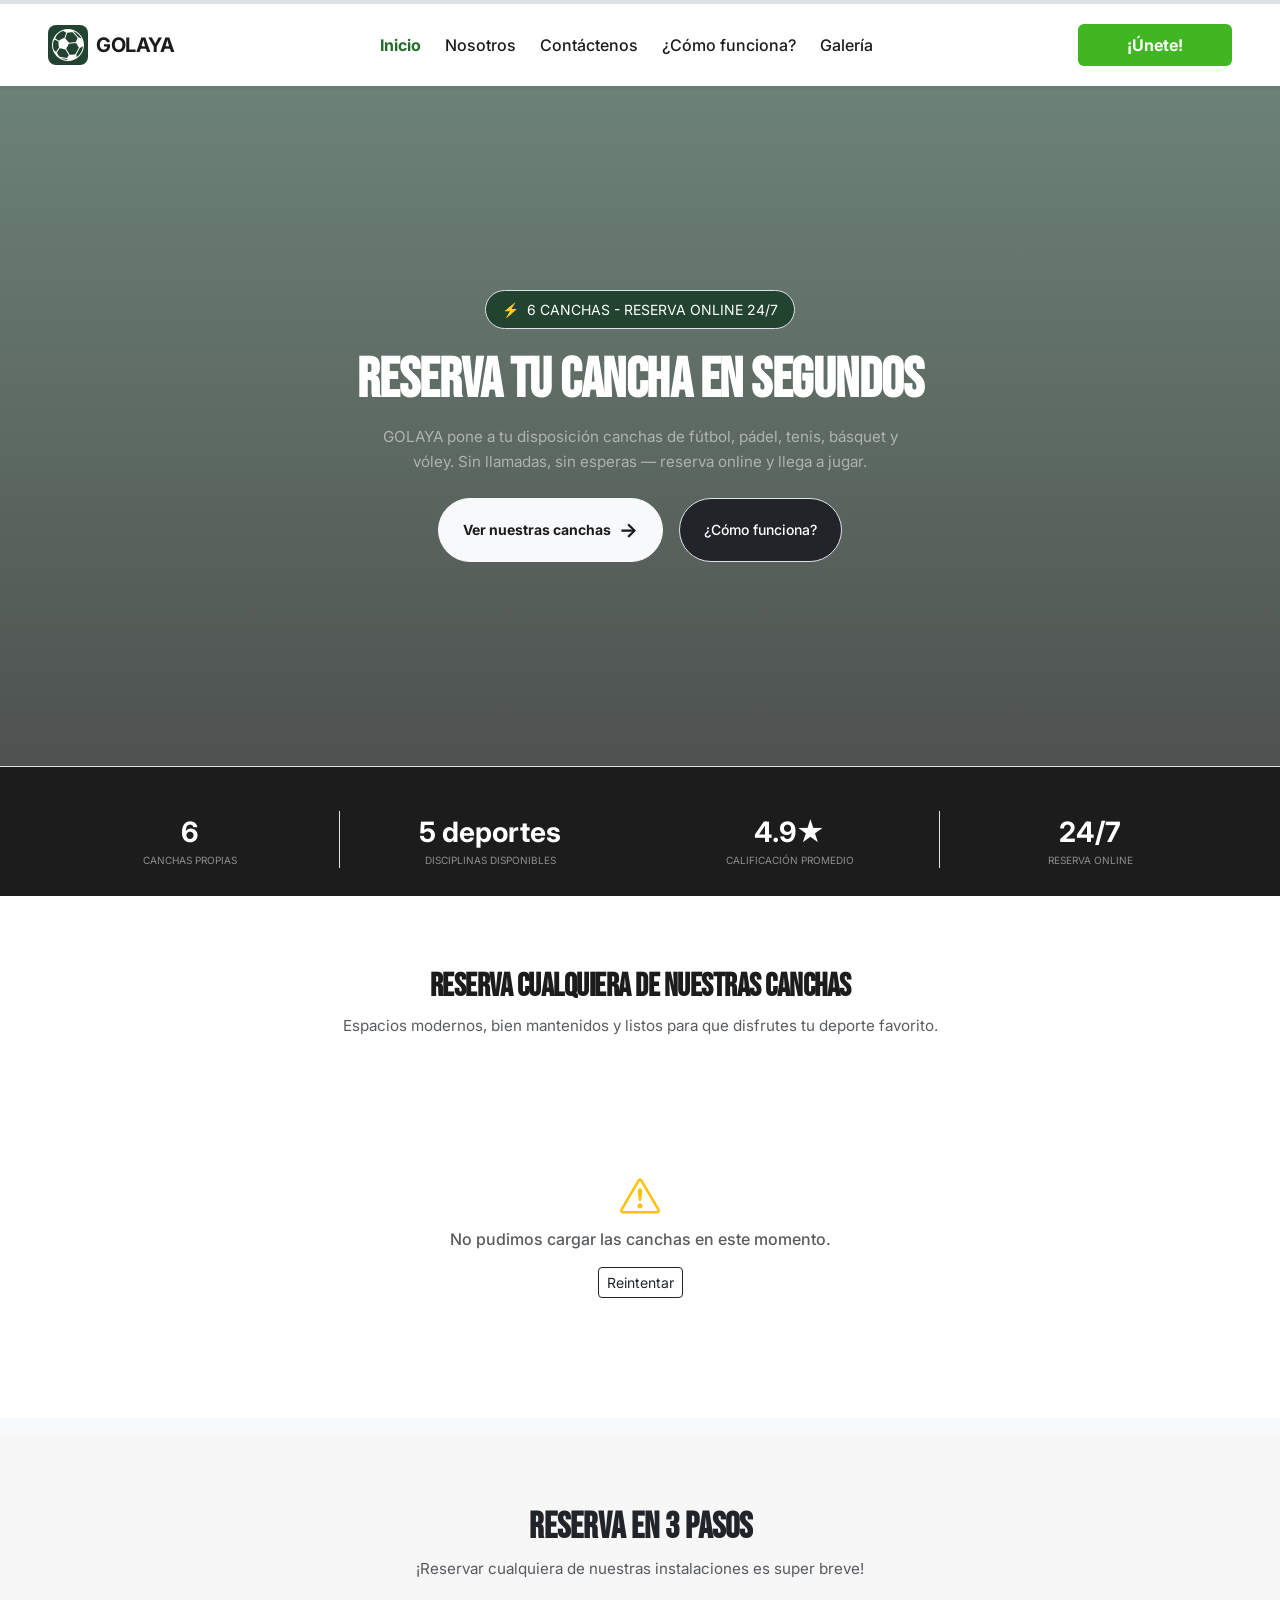
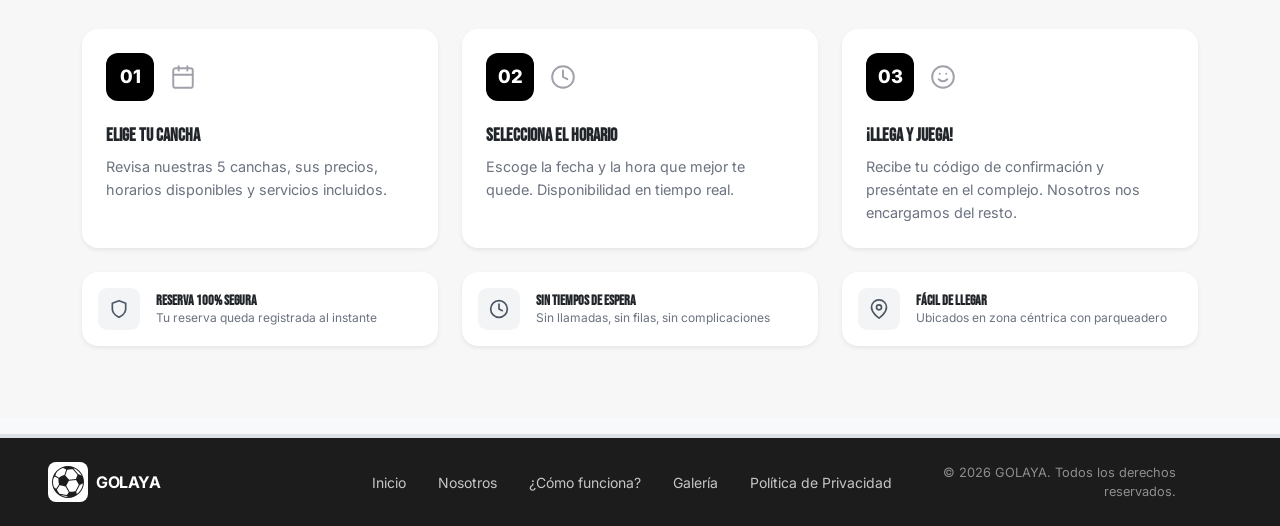
==== index.html @ feaf8e27 "feat(ui): add skeleton loading states and dynamic sport filters Context & Motivation: Improve the ov" ====
<!doctype html>
<html lang="es">
  <head>
    <meta charset="UTF-8" />
    <meta name="viewport" content="width=device-width, initial-scale=1.0" />
    <title>GOLAYA - Reserva de Canchas Deportivas</title>
    <link rel="icon" type="image/x-icon" href="./assets/icons/favicon/favicon.ico" />
    <link rel="icon" type="image/png" sizes="16x16" href="./assets/icons/favicon/favicon-16x16.png" />
    <link rel="icon" type="image/png" sizes="32x32" href="./assets/icons/favicon/favicon-32x32.png" />
    <link rel="apple-touch-icon" sizes="180x180" href="./assets/icons/favicon/apple-touch-icon.png" />
    <link rel="manifest" href="./assets/icons/favicon/site.webmanifest" />

    <!-- Google Fonts (Brand Kit: Inter & Bebas Neue) -->
    <link rel="preconnect" href="https://fonts.googleapis.com" />
    <link rel="preconnect" href="https://fonts.gstatic.com" crossorigin />
    <link
      href="https://fonts.googleapis.com/css2?family=Bebas+Neue&amp;family=Inter:wght@400;500;700;800&amp;display=swap"
      rel="stylesheet" />
    <!-- BOOTSTRAP -->
    <link href="https://cdn.jsdelivr.net/npm/bootstrap@5.3.3/dist/css/bootstrap.min.css" rel="stylesheet" />
    <link rel="stylesheet" href="https://cdn.jsdelivr.net/npm/bootstrap-icons@1.13.1/font/bootstrap-icons.min.css" />
    <!-- FONT AWESOME (iconos deportivos) -->
    <link rel="stylesheet" href="https://cdnjs.cloudflare.com/ajax/libs/font-awesome/6.7.2/css/all.min.css" crossorigin="anonymous" referrerpolicy="no-referrer" />
    <!-- COMPONENTES -->
    <link rel="stylesheet" href="./css/components/navbar-footer.css" />
    <!-- ESTILOS PERSONALIZADOS -->
    <link rel="stylesheet" href="./css/views/index.css" />
  </head>

  <body>
    <app-navbar></app-navbar>

    <!-- Sección principal de la página Index -->
    <main>
      <section class="text-white d-flex flex-column justify-content-between hero-section">
        <div class="container d-flex flex-column align-items-center justify-content-center flex-grow-1 text-center px-4 py-5">
          <div
            class="d-inline-flex align-items-center gap-2 rounded-pill px-3 py-2 mb-4 border border-white-50 bg-brand-dark-green bg-opacity-60 small tracking-wider">
            <span>⚡</span> 6 CANCHAS - RESERVA ONLINE 24/7
          </div>

          <h1 class="display-4 fw-black text-uppercase mb-3 lh-1 tracking-tight text-white max-w-650 brand-heading">
            Reserva tu cancha en segundos
          </h1>

          <p class="text-white-50 mb-4 text-md-custom max-w-520">
            GOLAYA pone a tu disposición canchas de fútbol, pádel, tenis, básquet y vóley. Sin llamadas, sin esperas — reserva
            online y llega a jugar.
          </p>

          <div class="d-flex flex-column gap-3 text-nowrap justify-content-center flex-sm-row">
            <a
              href="#instalaciones"
              class="btn btn-light text-brand-dark fw-bold px-4 py-3 rounded-pill d-flex align-items-center justify-content-center gap-2 transition-base text-sm-custom">
              Ver nuestras canchas
              <span class="fs-5">&rarr;</span>
            </a>
            <a
              href="#proceso"
              class="btn btn-dark border border-white-50 text-white fw-medium px-4 py-3 rounded-pill d-flex align-items-center justify-content-center transition-base bg-opacity-25 text-sm-custom">
              ¿Cómo funciona?
            </a>
          </div>
        </div>

        <div class="w-100 py-4 border-top border-white-10 bg-brand-dark">
          <div class="container-fluid px-4 px-lg-5">
            <div class="row text-center g-3 my-1">
              <div class="col-6 col-md-3 border-end border-white-10">
                <div class="fw-bold fs-3 text-white">6</div>
                <div class="text-white-50 text-uppercase text-xxs-custom tracking-wider">Canchas Propias</div>
              </div>
              <div class="col-6 col-md-3 border-end-md border-white-10">
                <div class="fw-bold fs-3 text-white">5 deportes</div>
                <div class="text-white-50 text-uppercase text-xxs-custom tracking-wider">Disciplinas Disponibles</div>
              </div>
              <div class="col-6 col-md-3 border-end border-white-10">
                <div class="fw-bold fs-3 text-white">4.9★</div>
                <div class="text-white-50 text-uppercase text-xxs-custom tracking-wider">Calificación Promedio</div>
              </div>
              <div class="col-6 col-md-3">
                <div class="fw-bold fs-3 text-white">24/7</div>
                <div class="text-white-50 text-uppercase text-xxs-custom tracking-wider">Reserva Online</div>
              </div>
            </div>
          </div>
        </div>
      </section>

      <!-- Sección donde se muestras las instalaciones -->

      <section id="instalaciones" class="py-5 bg-white">
        <div class="container py-4">
          <header class="text-center mb-5">
            <h2 class="fs-2 fw-extrabold text-brand-dark tracking-tight brand-heading">Reserva cualquiera de nuestras canchas</h2>
            <p class="text-muted mx-auto mt-2 mb-0 text-md-custom">
              Espacios modernos, bien mantenidos y listos para que disfrutes tu deporte favorito.
            </p>
          </header>

          <div id="filtro-deportes" class="filtro-deportes"></div>

          <div id="contenedor-instalaciones" class="row g-3 align-items-stretch">
            <div class="gallery-bento-grid skeleton-grid">
              <div class="skeleton-card"></div>
              <div class="skeleton-card"></div>
              <div class="skeleton-card"></div>
              <div class="skeleton-card"></div>
              <div class="skeleton-card"></div>
              <div class="skeleton-card"></div>
            </div>
          </div>
        </div>
      </section>

      <!-- Contenedor donde JS inyectará los modales dinámicos -->
      <div id="contenedor-modales"></div>
    </main>

    <!-- SECCIÓN PROCESO -->
    <section id="proceso" class="py-4 my-3 bg-process-section">
      <div class="container py-5">
        <!-- Cabecera de Sección -->
        <header class="text-center mb-5">
          <h2 class="fw-bolder text-dark mb-0 brand-heading" style="font-size: 2.25rem">Reserva en 3 pasos</h2>

          <p class="text-muted mx-auto mt-2 mb-0 text-md-custom">
            ¡Reservar cualquiera de nuestras instalaciones es super breve!
          </p>
        </header>

        <!-- Tarjetas Principales (Los 3 pasos) -->
        <div class="row g-4 mb-4">
          <!-- Paso 1 -->
          <div class="col-12 col-md-4">
            <div class="card border-0 shadow-sm p-4 h-100 step-card-custom bg-white">
              <div class="d-flex align-items-center gap-3 mb-4">
                <div class="step-number-box">01</div>
                <!-- Ícono Calendario -->
                <svg
                  class="step-icon-color"
                  width="26"
                  height="26"
                  fill="none"
                  stroke="currentColor"
                  stroke-width="1.8"
                  viewBox="0 0 24 24"
                  stroke-linecap="round"
                  stroke-linejoin="round">
                  <rect x="3" y="4" width="18" height="18" rx="2" ry="2"></rect>
                  <line x1="16" y1="2" x2="16" y2="6"></line>
                  <line x1="8" y1="2" x2="8" y2="6"></line>
                  <line x1="3" y1="10" x2="21" y2="10"></line>
                </svg>
              </div>
              <h3 class="fw-bold mb-2 text-dark title-step-h3 brand-heading">Elige tu cancha</h3>
              <p class="text-custom-gray mb-0 text-step-p">
                Revisa nuestras 5 canchas, sus precios, horarios disponibles y servicios incluidos.
              </p>
            </div>
          </div>

          <!-- Paso 2 -->
          <div class="col-12 col-md-4">
            <div class="card border-0 shadow-sm p-4 h-100 step-card-custom bg-white">
              <div class="d-flex align-items-center gap-3 mb-4">
                <div class="step-number-box">02</div>
                <!-- Ícono Reloj -->
                <svg
                  class="step-icon-color"
                  width="26"
                  height="26"
                  fill="none"
                  stroke="currentColor"
                  stroke-width="1.8"
                  viewBox="0 0 24 24"
                  stroke-linecap="round"
                  stroke-linejoin="round">
                  <circle cx="12" cy="12" r="10"></circle>
                  <polyline points="12 6 12 12 16 14"></polyline>
                </svg>
              </div>
              <h3 class="fw-bold mb-2 text-dark title-step-h3 brand-heading">Selecciona el horario</h3>
              <p class="text-custom-gray mb-0 text-step-p">
                Escoge la fecha y la hora que mejor te quede. Disponibilidad en tiempo real.
              </p>
            </div>
          </div>

          <!-- Paso 3 -->
          <div class="col-12 col-md-4">
            <div class="card border-0 shadow-sm p-4 h-100 step-card-custom bg-white">
              <div class="d-flex align-items-center gap-3 mb-4">
                <div class="step-number-box">03</div>
                <!-- Ícono Cara Feliz -->
                <svg
                  class="step-icon-color"
                  width="26"
                  height="26"
                  fill="none"
                  stroke="currentColor"
                  stroke-width="1.8"
                  viewBox="0 0 24 24"
                  stroke-linecap="round"
                  stroke-linejoin="round">
                  <circle cx="12" cy="12" r="10"></circle>
                  <path d="M8 14s1.5 2 4 2 4-2 4-2"></path>
                  <line x1="9" y1="9" x2="9.01" y2="9"></line>
                  <line x1="15" y1="9" x2="15.01" y2="9"></line>
                </svg>
              </div>
              <h3 class="fw-bold mb-2 text-dark title-step-h3 brand-heading">¡Llega y juega!</h3>
              <p class="text-custom-gray mb-0 text-step-p">
                Recibe tu código de confirmación y preséntate en el complejo. Nosotros nos encargamos del resto.
              </p>
            </div>
          </div>
        </div>

        <!-- Tarjetas Pequeñas Inferiores -->
        <div class="row g-4">
          <!-- Beneficio 1 -->
          <div class="col-12 col-md-4">
            <div class="card border-0 shadow-sm p-3 step-card-custom bg-white d-flex flex-row align-items-center gap-3">
              <div class="feature-icon-box">
                <!-- Ícono Escudo -->
                <svg
                  width="20"
                  height="20"
                  fill="none"
                  stroke="currentColor"
                  stroke-width="2"
                  viewBox="0 0 24 24"
                  stroke-linecap="round"
                  stroke-linejoin="round">
                  <path d="M12 22s8-4 8-10V5l-8-3-8 3v7c0 6 8 10 8 10z"></path>
                </svg>
              </div>
              <div>
                <h4 class="fw-bold text-dark mb-0 feature-title brand-heading">Reserva 100% segura</h4>
                <p class="text-custom-gray mb-0 feature-text">Tu reserva queda registrada al instante</p>
              </div>
            </div>
          </div>

          <!-- Beneficio 2 -->
          <div class="col-12 col-md-4">
            <div class="card border-0 shadow-sm p-3 step-card-custom bg-white d-flex flex-row align-items-center gap-3">
              <div class="feature-icon-box">
                <!-- Ícono Reloj Mini -->
                <svg
                  width="20"
                  height="20"
                  fill="none"
                  stroke="currentColor"
                  stroke-width="2"
                  viewBox="0 0 24 24"
                  stroke-linecap="round"
                  stroke-linejoin="round">
                  <circle cx="12" cy="12" r="10"></circle>
                  <polyline points="12 6 12 12 16 14"></polyline>
                </svg>
              </div>
              <div>
                <h4 class="fw-bold text-dark mb-0 feature-title brand-heading">Sin tiempos de espera</h4>
                <p class="text-custom-gray mb-0 feature-text">Sin llamadas, sin filas, sin complicaciones</p>
              </div>
            </div>
          </div>

          <!-- Beneficio 3 -->
          <div class="col-12 col-md-4">
            <div class="card border-0 shadow-sm p-3 step-card-custom bg-white d-flex flex-row align-items-center gap-3">
              <div class="feature-icon-box">
                <!-- Ícono Mapa/Ubicación -->
                <svg
                  width="20"
                  height="20"
                  fill="none"
                  stroke="currentColor"
                  stroke-width="2"
                  viewBox="0 0 24 24"
                  stroke-linecap="round"
                  stroke-linejoin="round">
                  <path d="M21 10c0 7-9 13-9 13s-9-6-9-13a9 9 0 0 1 18 0z"></path>
                  <circle cx="12" cy="10" r="3"></circle>
                </svg>
              </div>
              <div>
                <h4 class="fw-bold text-dark mb-0 feature-title brand-heading">Fácil de llegar</h4>
                <p class="text-custom-gray mb-0 feature-text">Ubicados en zona céntrica con parqueadero</p>
              </div>
            </div>
          </div>
        </div>
      </div>
    </section>
    <!-- -----------------------footer -------------------------->
    <app-footer></app-footer>
    <!-- -----------------------Fin footer -------------------------->

    <button id="btnScrollTop" class="btn btn-brand" aria-label="Subir al inicio">
      <svg width="20" height="20" fill="currentColor" viewBox="0 0 16 16">
        <path
          fill-rule="evenodd"
          d="M8 12a.5.5 0 0 0 .5-.5V5.707l2.146 2.147a.5.5 0 0 0 .708-.708l-3-3a.5.5 0 0 0-.708 0l-3 3a.5.5 0 1 0 .708.708L7.5 5.707V11.5a.5.5 0 0 0 .5.5z" />
      </svg>
    </button>
    <script src="https://cdn.jsdelivr.net/npm/bootstrap@5.3.3/dist/js/bootstrap.bundle.min.js" defer></script>
    <script type="module" src="js/views/index.js"></script>
    <script src="js/componets/ball-logo.js"></script>
    <script src="js/componets/nav_footer.js"></script>
  </body>
</html>
---- css/components/navbar-footer.css ----
@import '../global.css';

/* Elementos del Navbar */
.logo-box {
  width: 40px;
  height: 40px;
  font-size: 1.125rem;
  background-color: var(--color-terceario);
}

.nav-link-custom {
  color: var(--color-dark);
  font-weight: 500;
}

.nav-link-custom:hover {
  color: var(--color-primario);
}

/* Elementos del Footer */
.footer-logo-box {
  width: 40px;
  height: 40px;
  font-size: 1rem;
  background-color: #ffffff;
  color: var(--color-dark);
}

/* Botones usados en el Navbar */

.btn-outline-custom {
  color: var(--color-dark);
  border: 1px solid var(--color-dark);
  background: transparent;
}

.btn-outline-custom:hover {
  color: #ffffff;
  background-color: var(--color-terceario);
  border-color: var(--color-terceario);
}

/* Clases auxiliares  Web Components */
.transition-base {
  transition: all 0.2s ease-in-out;
}

.border-brand-green {
  border-color: var(--color-primario);
}

.bg-brand-dark {
  background-color: var(--color-dark);
}

.text-brand-dark {
  color: var(--color-dark);
}

.text-brand-mid-green {
  color: var(--color-secundario);
}

.text-tiny {
  font-size: 0.75rem;
}

.text-brand-green-hover:hover {
  color: var(--color-primario) !important;
}

.tracking-tight {
  letter-spacing: -0.5px;
}

/* Color hover suave para enlaces del footer */

.text-brand-green-hover {
  transition: color 0.3s ease;
}

.text-brand-green-hover:hover,
.text-brand-green-hover:focus {
  color: var(--brand-green, #224330) !important; /* Reemplaza por tu variable de color verde */
}

/* Ajustes responsivos para texto pequeño */
.text-tiny {
  font-size: 0.8rem;
}

/* En pantallas móviles pequeñas evita que las palabras se rompan feo */
@media (max-width: 576px) {
  footer .nav-link {
    font-size: 0.9rem;
  }
}

/* Color de enlaces del footer con alto contraste */
.footer-link {
  color: rgba(255, 255, 255, 0.75) !important;
}

.footer-link:hover,
.footer-link:focus {
  color: var(--color-secundario, #28a745) !important; /* Verde dinámico al pasar el cursor */
}

/* Evitar choque con el botón flotante (verde) */
@media (min-width: 992px) {
  footer .container-fluid {
    padding-right: 4rem !important; /* Espacio reservado para el botón flotante */
  }
}
---- css/views/index.css ----
/* Creamos las variables de los colores de la paleta que vamos a utilizar */
@import '../global.css';
.bg-brand-dark-green {
  background-color: var(--color-terceario);
}
.bg-brand-mid-green {
  background-color: var(--color-secundario);
}

.cursor-pointer {
  cursor: pointer;
}
.max-w-650 {
  max-width: 650px;
}
.max-w-520 {
  max-width: 520px;
  margin-left: auto;
  margin-right: auto;
}
.text-md-custom {
  font-size: 0.95rem;
  line-height: 1.6;
}
.text-sm-custom {
  font-size: 0.875rem;
}
.text-xs-custom {
  font-size: 11px;
}
.text-xxs-custom {
  font-size: 10px;
}

/* Estilos Sección Principal */
.hero-section {
  min-height: 90vh;
  background:
    linear-gradient(rgba(34, 67, 48, 0.65), rgba(28, 28, 28, 0.8)),
    url('https://raw.githubusercontent.com/CamiloBermeo/devPortes/develop/assets/img/fondo.webp') center/cover no-repeat;
}

/* Fondo de la sección similar al de la imagen */
.bg-process-section {
  background-color: #f7f7f8;
}

/* Espaciado de letras para el subtítulo (PROCESO) */
.tracking-widest {
  letter-spacing: 2px;
}

/* Efecto hover suave para las tarjetas */
.step-card-custom {
  border-radius: 1rem;
  transition:
    transform 0.2s ease-in-out,
    box-shadow 0.2s ease;
}
.step-card-custom:hover {
  transform: translateY(-5px);
  box-shadow: 0 0.5rem 1.5rem rgba(0, 0, 0, 0.08);
}

/* Cajas negras para los números (01, 02, 03) */
.step-number-box {
  width: 48px;
  height: 48px;
  background-color: #000000;
  color: #ffffff;
  border-radius: 0.75rem;
  display: flex;
  align-items: center;
  justify-content: center;
  font-weight: 800;
  font-size: 1.15rem;
}

/* Color específico para los iconos al lado de los números */
.step-icon-color {
  color: #a1a1aa;
}

/* Cajas grises claras para los iconos de las tarjetas inferiores */
.feature-icon-box {
  width: 42px;
  height: 42px;
  background-color: #f3f4f6;
  border-radius: 0.6rem;
  display: flex;
  align-items: center;
  justify-content: center;
  color: #4b5563;
  flex-shrink: 0; /* Evita que el ícono se aplaste */
}

/* Colores de texto ajustados a la imagen */
.text-custom-gray {
  color: #6b7280;
}
.title-step-h3 {
  font-size: 1.15rem;
}
.text-step-p {
  font-size: 0.9rem;
  line-height: 1.6;
}
.feature-title {
  font-size: 0.9rem;
}
.feature-text {
  font-size: 0.75rem;
}

/* Estos son los estilos para la galeria de imagenes */
.gallery-img-container {
  position: relative;
  overflow: hidden;
  border-radius: 1rem;
  display: block;
  width: 100%;
}

.gallery-img-container img {
  position: absolute;
  top: 0;
  left: 0;
  width: 100%;
  height: 100%;
  object-fit: cover;
  transition:
    transform 0.3s ease-in-out,
    filter 0.3s ease-in-out;
}

.gallery-img-container:hover img {
  transform: scale(1.05);
  filter: brightness(0.9);
}

/* Damos estilos para obtener las proporsiones exactas */
.gallery-img-sub {
  aspect-ratio: 4/3;
}

.gallery-img-main {
  min-height: 350px;
  height: 100%;
}

@media (min-width: 768px) {
  .gallery-img-main {
    min-height: 100%;
  }
}

.img-grayscale img {
  filter: grayscale(100%);
}

.img-grayscale:hover img {
  filter: grayscale(0%);
}

/* ==========================================================================
   FILTRO DE DEPORTES
   ========================================================================== */

.filtro-deportes {
  display: flex;
  flex-wrap: wrap;
  justify-content: center;
  gap: 12px;
  margin-bottom: 2rem;
}

.filtro-deporte-btn {
  height: 44px;
  border-radius: 50rem;
  border: 2px solid var(--color-terceario);
  background: #ffffff;
  color: var(--color-terceario);
  font-size: 0.78rem;
  font-weight: 700;
  cursor: pointer;
  display: inline-flex;
  align-items: center;
  gap: 8px;
  padding: 8px 20px;
  white-space: nowrap;
  line-height: 1;
  transition:
    background 0.25s ease,
    color 0.25s ease,
    transform 0.25s ease,
    box-shadow 0.25s ease;
}

.filtro-deporte-btn i {
  font-size: 1rem;
  line-height: 1;
}

.filtro-deporte-btn:hover {
  transform: translateY(-2px);
  box-shadow: 0 6px 16px rgba(34, 67, 48, 0.2);
}

.filtro-deporte-btn.active {
  background: var(--color-primario);
  color: #ffffff;
  border-color: var(--color-primario);
  box-shadow: 0 4px 12px rgba(64, 182, 34, 0.35);
}

/* ==========================================================================
   GALERÍA FLEXBOX
   ========================================================================== */

.gallery-bento-grid {
  display: flex;
  flex-wrap: wrap;
  gap: 12px;
}

/* --- Cards --- */

.gallery-bento-item {
  position: relative;
  border-radius: 1rem;
  overflow: hidden;
  cursor: pointer;
  background-color: #0b0f19;
  flex: 0 0 calc(33.333% - 8px);
  height: 280px;
  transition:
    transform 0.35s cubic-bezier(0.16, 1, 0.3, 1),
    box-shadow 0.35s cubic-bezier(0.16, 1, 0.3, 1);
}

.gallery-bento-item:first-child {
  flex: 0 0 calc(66.666% - 4px);
}

.gallery-bento-item:last-child {
  flex-grow: 1;
}

.gallery-bento-item img {
  width: 100%;
  height: 100%;
  object-fit: cover;
  display: block;
  transition:
    transform 0.4s cubic-bezier(0.25, 1, 0.5, 1),
    filter 0.4s ease;
}

/* Degradado para legibilidad */
.gallery-bento-item::before {
  content: '';
  position: absolute;
  inset: 0;
  background: linear-gradient(to top, rgba(15, 23, 42, 0.82) 0%, rgba(15, 23, 42, 0.15) 45%, transparent 100%);
  z-index: 1;
  transition: opacity 0.3s ease;
}

/* Overlay de texto */
.gallery-bento-overlay {
  position: absolute;
  inset: 0;
  padding: 18px 20px;
  z-index: 2;
  pointer-events: none;
  display: flex;
  flex-direction: column;
  justify-content: space-between;
}

.gallery-bento-titulo {
  color: #ffffff;
  font-weight: 700;
  font-size: 0.95rem;
  line-height: 1.2;
  margin: 0;
  text-shadow: 0 1px 3px rgba(0, 0, 0, 0.5);
}

.gallery-bento-item:first-child .gallery-bento-titulo {
  font-size: 1.3rem;
}

/* Botón centrado "Más info" */
.gallery-bento-btn {
  position: absolute;
  top: 50%;
  left: 50%;
  transform: translate(-50%, -50%);
  padding: 8px 22px;
  background: rgba(255, 255, 255, 0.85);
  color: var(--color-texto);
  font-size: 0.82rem;
  font-weight: 700;
  border-radius: 50px;
  backdrop-filter: blur(5px);
  -webkit-backdrop-filter: blur(5px);
  box-shadow: 0 3px 12px rgba(0, 0, 0, 0.2);
  opacity: 0;
  pointer-events: none;
  transition:
    opacity 0.25s ease,
    background 0.2s ease;
  white-space: nowrap;
}

.gallery-bento-item:first-child .gallery-bento-btn {
  padding: 10px 26px;
  font-size: 0.9rem;
}

.gallery-bento-item:hover .gallery-bento-btn {
  opacity: 1;
  pointer-events: auto;
}

.gallery-bento-btn:hover {
  background: #ffffff;
}

/* Badges de tipo + precio */
.gallery-bento-badges {
  display: flex;
  gap: 6px;
  justify-content: flex-end;
}

.gallery-bento-badge {
  display: inline-flex;
  align-items: center;
  padding: 3px 10px;
  border-radius: 20px;
  font-size: 0.65rem;
  font-weight: 700;
  letter-spacing: 0.02em;
  backdrop-filter: blur(6px);
  -webkit-backdrop-filter: blur(6px);
}

.gallery-bento-item:first-child .gallery-bento-badge {
  font-size: 0.75rem;
  padding: 4px 12px;
}

.gallery-bento-badge-tipo {
  background: rgba(255, 255, 255, 0.88);
  color: var(--color-terceario);
}

.gallery-bento-badge-precio {
  background: rgba(34, 67, 48, 0.85);
  color: #ffffff;
}

/* Hover */
.gallery-bento-item:hover {
  transform: translateY(-4px);
  box-shadow: 0 14px 28px -4px rgba(0, 0, 0, 0.3);
}

.gallery-bento-item:hover img {
  transform: scale(1.06);
  filter: brightness(0.88);
}

.gallery-bento-item:hover::before {
  opacity: 0.95;
}

.gallery-bento-item:active {
  transform: scale(0.98);
}

/* Una sola cancha */
.gallery-bento-grid.gallery-bento-single {
  display: block;
}

.gallery-bento-grid.gallery-bento-single .gallery-bento-item {
  flex: none;
  width: 100%;
  height: 400px;
}

/* ==========================================================================
   RESPONSIVE — TABLET
   ========================================================================== */

@media (max-width: 1199.98px) {
  .filtro-deporte-btn {
    height: 40px;
    font-size: 0.7rem;
    padding: 6px 16px;
  }

  .filtro-deporte-btn i {
    font-size: 0.9rem;
  }

  .gallery-bento-item {
    flex: 0 0 calc(50% - 6px);
    height: 250px;
  }

  .gallery-bento-item:first-child {
    flex: 0 0 100%;
  }
}

/* ==========================================================================
   RESPONSIVE — MÓVIL
   ========================================================================== */

@media (max-width: 767.98px) {
  .filtro-deportes {
    flex-wrap: wrap;
    overflow-x: hidden;
    justify-content: center;
    padding-bottom: 8px;
    gap: 10px;
  }

  .filtro-deporte-btn {
    height: 38px;
    font-size: 0.65rem;
    padding: 6px 14px;
    flex-shrink: 0;
  }

  .filtro-deporte-btn i {
    font-size: 0.85rem;
  }

  .gallery-bento-grid {
    gap: 10px;
  }

  .gallery-bento-item {
    flex: 0 0 calc(50% - 5px);
    height: 220px;
  }

  .gallery-bento-item:first-child {
    flex: 0 0 100%;
  }

  .gallery-bento-titulo {
    font-size: 0.8rem;
  }

  .gallery-bento-item:first-child .gallery-bento-titulo {
    font-size: 1rem;
  }

  .gallery-bento-overlay {
    padding: 12px 14px;
  }

  .gallery-bento-badge {
    font-size: 0.55rem;
    padding: 2px 7px;
  }

  .gallery-bento-item:first-child .gallery-bento-badge {
    font-size: 0.65rem;
    padding: 3px 10px;
  }

  .gallery-bento-btn {
    font-size: 0.72rem;
    padding: 6px 16px;
  }

  .gallery-bento-item:first-child .gallery-bento-btn {
    font-size: 0.82rem;
    padding: 8px 22px;
  }

  /* Modal mobile: centrado + scrollable */
  .modal.show {
    display: flex;
    align-items: center;
    justify-content: center;
    padding: 0.5rem;
  }

  .modal-dialog {
    margin: 0;
    max-width: calc(100% - 1rem);
    max-height: calc(100dvh - 1rem);
  }

  .modal-content {
    max-height: calc(100dvh - 1rem);
    overflow-y: auto;
  }

  .modal-img-wrapper {
    height: 160px;
  }

  .modal .border-top {
    flex-wrap: wrap;
  }

  .modal .border-top > div,
  .modal .border-top > a {
    flex: 1 1 100%;
  }

  .modal .border-top > a {
    white-space: normal !important;
    text-align: center;
    font-size: 0.82rem;
    text-wrap: balance;
  }
}

@media (max-width: 575.98px) {
  .filtro-deporte-btn {
    height: 36px;
    font-size: 0.6rem;
    padding: 5px 12px;
  }

  .filtro-deporte-btn i {
    font-size: 0.8rem;
  }

  .gallery-bento-grid {
    gap: 10px;
  }

  .gallery-bento-item {
    flex: 0 0 100%;
    height: 280px;
  }

  .gallery-bento-grid.gallery-bento-single .gallery-bento-item {
    height: 300px;
  }
}

/* ==========================================================================
   MODAL IMAGEN
   ========================================================================== */

.modal-img-wrapper {
  height: 220px;
}

@media (min-width: 768px) {
  .modal-img-wrapper {
    height: 400px;
    min-height: unset;
    max-height: 400px;
    overflow: hidden;
  }

  .modal-lg {
    max-width: 720px;
  }
}

/* Badges dentro del modal */
.modal-content .badge.bg-brand-dark {
  background-color: var(--color-terceario) !important;
  color: #ffffff;
}

.modal-content .badge.bg-secondary {
  background-color: #64748b !important;
  color: #ffffff;
}

/* ==========================================================================
   SKELETON LOADING
   ========================================================================== */

.skeleton-grid {
  display: flex;
  flex-wrap: wrap;
  gap: 12px;
}

.skeleton-card {
  flex: 0 0 calc(33.333% - 8px);
  height: 280px;
  border-radius: 1rem;
  background-color: #1e293b;
  position: relative;
  overflow: hidden;
}

.skeleton-card:first-child {
  flex: 0 0 calc(66.666% - 4px);
}

.skeleton-card:last-child {
  flex-grow: 1;
}

.skeleton-card::after {
  content: '';
  position: absolute;
  inset: 0;
  background: linear-gradient(
    90deg,
    transparent 0%,
    rgba(255, 255, 255, 0.06) 40%,
    rgba(255, 255, 255, 0.1) 50%,
    rgba(255, 255, 255, 0.06) 60%,
    transparent 100%
  );
  animation: shimmer 1.8s ease-in-out infinite;
}

@keyframes shimmer {
  0%   { transform: translateX(-100%); }
  100% { transform: translateX(100%); }
}

/* Skeleton responsive */
@media (max-width: 1199.98px) {
  .skeleton-card {
    flex: 0 0 calc(50% - 6px);
    height: 250px;
  }

  .skeleton-card:first-child {
    flex: 0 0 100%;
  }
}

@media (max-width: 767.98px) {
  .skeleton-grid {
    gap: 10px;
  }

  .skeleton-card {
    flex: 0 0 calc(50% - 5px);
    height: 220px;
  }

  .skeleton-card:first-child {
    flex: 0 0 100%;
  }
}

@media (max-width: 575.98px) {
  .skeleton-card {
    flex: 0 0 100%;
    height: 280px;
  }
}
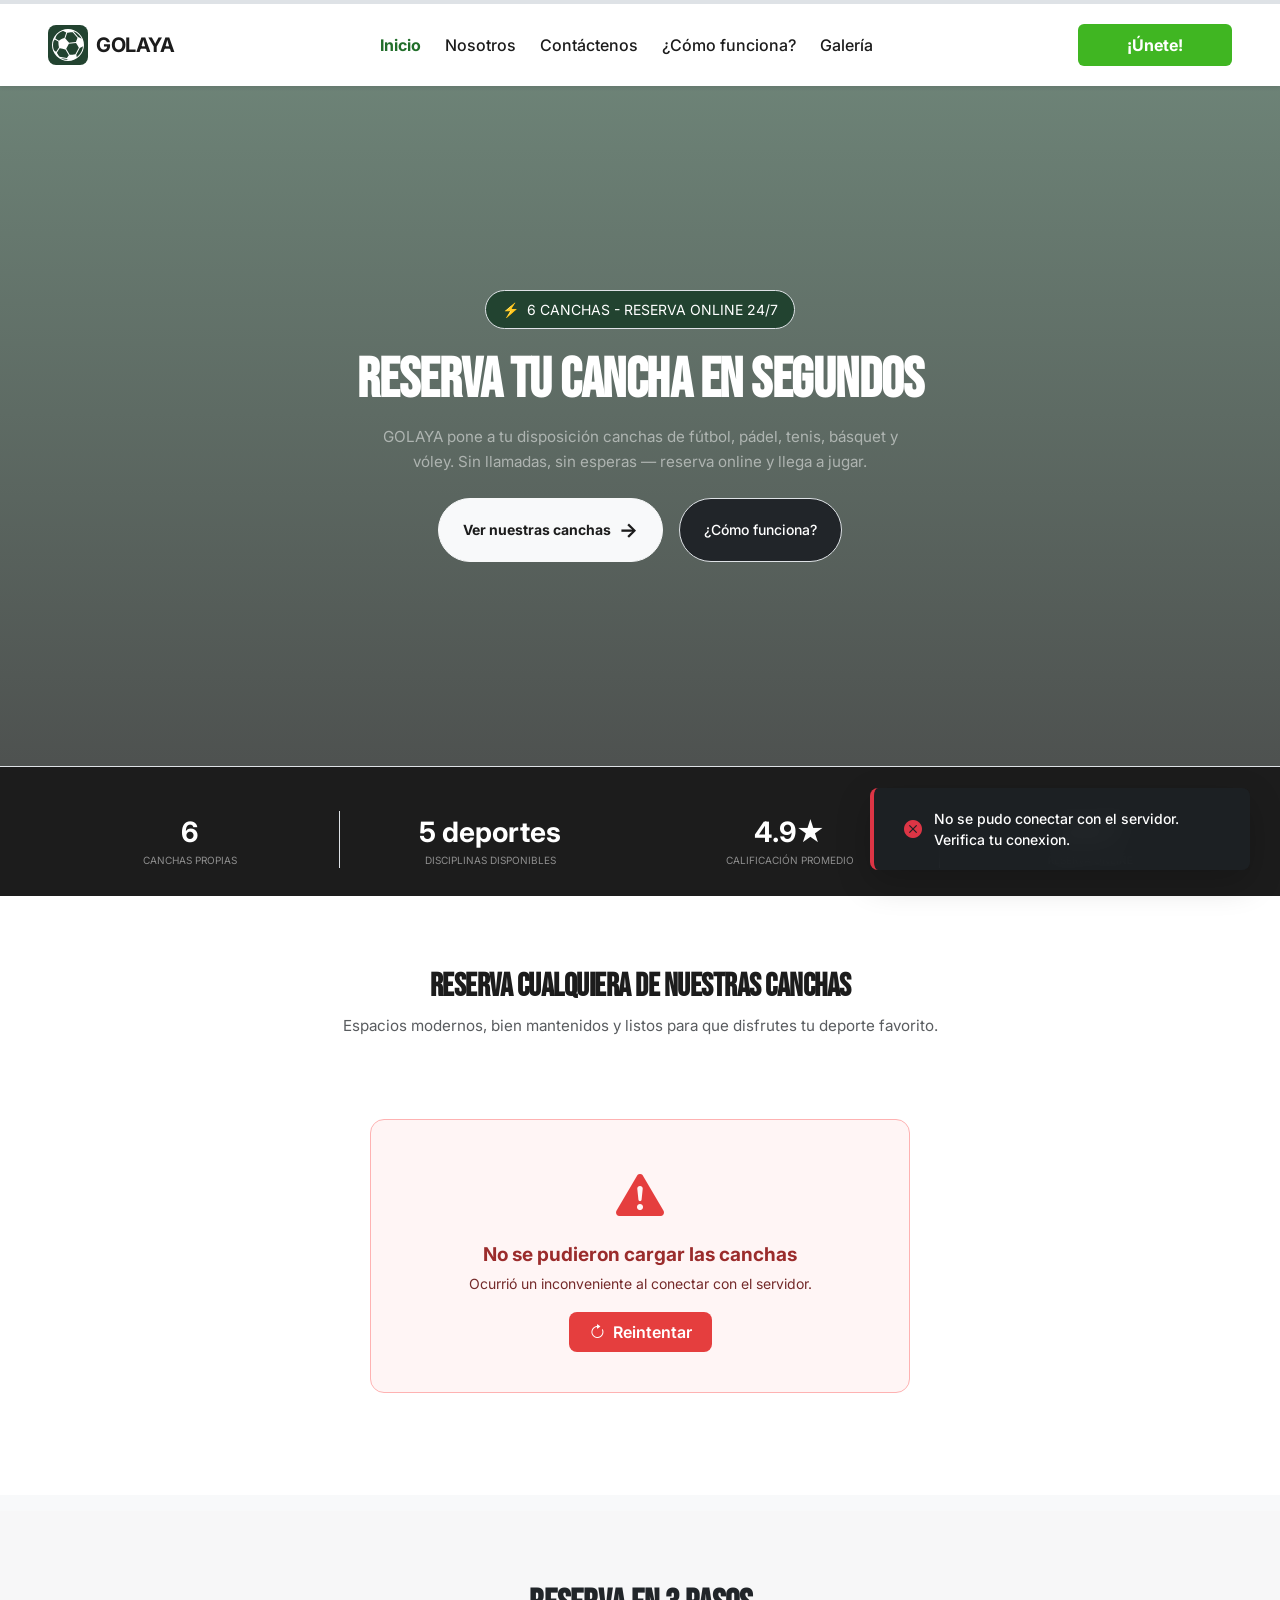
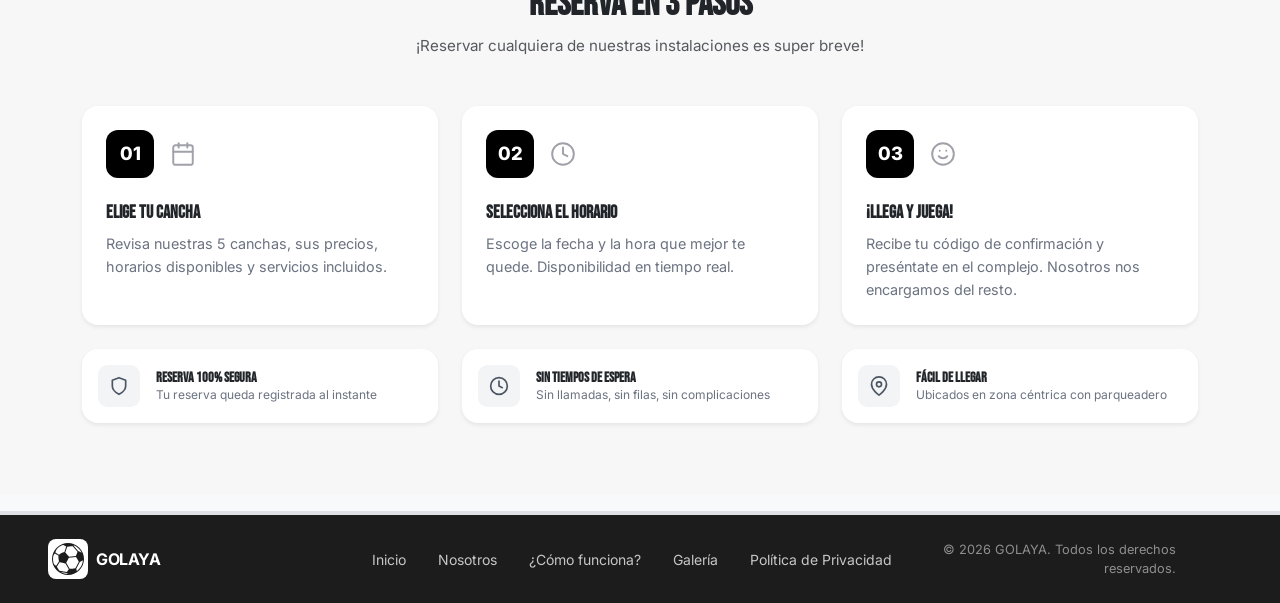
==== commit 1d8d65ff: "feat: gestión de expiración de token, manejo de errores de red y mejoras UI (#3) Implementa verifica" ====
--- a/index.html
+++ b/index.html
@@ -22,6 +22,7 @@
     <!-- FONT AWESOME (iconos deportivos) -->
     <link rel="stylesheet" href="https://cdnjs.cloudflare.com/ajax/libs/font-awesome/6.7.2/css/all.min.css" crossorigin="anonymous" referrerpolicy="no-referrer" />
     <!-- COMPONENTES -->
+    <link rel="stylesheet" href="./css/components/toast.css" />
     <link rel="stylesheet" href="./css/components/navbar-footer.css" />
     <!-- ESTILOS PERSONALIZADOS -->
     <link rel="stylesheet" href="./css/views/index.css" />
@@ -109,6 +110,23 @@
               <div class="skeleton-card"></div>
               <div class="skeleton-card"></div>
             </div>
+          </div>
+
+          <!-- ESTADO: ERROR -->
+          <div id="indexError" class="galeria-error-state d-none">
+            <div class="error-icon"><i class="bi bi-exclamation-triangle-fill"></i></div>
+            <h4>No se pudieron cargar las canchas</h4>
+            <p id="indexErrorMensaje">Ocurrió un inconveniente al conectar con el servidor.</p>
+            <button id="btnReintentarIndex" class="btn-reintentar">
+              <i class="bi bi-arrow-clockwise"></i> Reintentar
+            </button>
+          </div>
+
+          <!-- ESTADO: VACÍO -->
+          <div id="indexEmpty" class="galeria-empty-state d-none">
+            <div class="empty-icon"><i class="bi bi-calendar-x"></i></div>
+            <h3>No hay canchas disponibles</h3>
+            <p>Pronto tendremos espacios deportivos para ti.</p>
           </div>
         </div>
       </section>
--- a/css/components/toast.css
+++ b/css/components/toast.css
@@ -0,0 +1,224 @@
+/* =====================================================
+   TOAST NOTIFICATIONS (compartido entre vistas)
+   ===================================================== */
+
+.dp-toast-container {
+  position: fixed;
+  bottom: clamp(20px, 2.5vw, 30px);
+  right: clamp(20px, 2.5vw, 30px);
+  z-index: 10000;
+  display: flex;
+  flex-direction: column;
+  gap: clamp(8px, 1.2vw, 12px);
+  pointer-events: none;
+}
+
+.dp-toast {
+  pointer-events: auto;
+  display: flex;
+  align-items: center;
+  gap: clamp(8px, 1.2vw, 12px);
+  padding: clamp(12px, 1.8vw, 20px) clamp(20px, 2.5vw, 30px);
+  background-color: rgba(29, 33, 36, 0.95);
+  backdrop-filter: blur(10px);
+  color: #ffffff;
+  border-radius: 8px;
+  box-shadow: 0 12px 35px rgba(0, 0, 0, 0.2);
+  font-size: clamp(13px, 1.4vw, 14px);
+  font-weight: 500;
+  animation: dpToastSlideIn 200ms ease;
+  max-width: min(90vw, 380px);
+}
+
+.dp-toast--exito {
+  border-left: 4px solid #39b54a;
+}
+
+.dp-toast--error {
+  border-left: 4px solid #dc3545;
+}
+
+.dp-toast--info {
+  border-left: 4px solid #0dcaf0;
+}
+
+.dp-toast--advertencia {
+  border-left: 4px solid #bfa100;
+}
+
+.dp-toast i {
+  font-size: 18px;
+  flex-shrink: 0;
+}
+
+.dp-toast--exito i { color: #39b54a; }
+.dp-toast--error i { color: #dc3545; }
+.dp-toast--info i { color: #0dcaf0; }
+.dp-toast--advertencia i { color: #bfa100; }
+
+@keyframes dpToastSlideIn {
+  from { opacity: 0; transform: translateX(100%); }
+  to   { opacity: 1; transform: translateX(0); }
+}
+
+@keyframes dpToastSlideOut {
+  from { opacity: 1; transform: translateX(0); }
+  to   { opacity: 0; transform: translateX(100%); }
+}
+
+.dp-toast--hiding {
+  animation: dpToastSlideOut 150ms ease forwards;
+}
+
+/* =====================================================
+   CONFIRM MODAL
+   ===================================================== */
+
+.confirm-overlay {
+  position: fixed;
+  inset: 0;
+  background: rgba(0, 0, 0, 0.5);
+  backdrop-filter: blur(4px);
+  z-index: 10001;
+  display: flex;
+  align-items: center;
+  justify-content: center;
+  padding: 16px;
+  animation: confirmFadeIn 200ms ease;
+}
+
+.confirm-modal {
+  background: #ffffff;
+  border-radius: 16px;
+  padding: 32px;
+  max-width: 400px;
+  width: 100%;
+  text-align: center;
+  position: relative;
+  box-shadow: 0 20px 60px rgba(0, 0, 0, 0.25);
+  animation: confirmScaleIn 250ms cubic-bezier(0.34, 1.56, 0.64, 1);
+}
+
+.confirm-close {
+  position: absolute;
+  top: 12px;
+  right: 12px;
+  background: none;
+  border: none;
+  font-size: 16px;
+  color: #6c757d;
+  cursor: pointer;
+  padding: 4px 8px;
+  border-radius: 6px;
+  transition: background 150ms ease, color 150ms ease;
+}
+
+.confirm-close:hover {
+  background: #f4f6f8;
+  color: #1d2124;
+}
+
+.confirm-icon {
+  font-size: 48px;
+  color: #dc3545;
+  margin-bottom: 16px;
+}
+
+.confirm-titulo {
+  font-size: 20px;
+  font-weight: 700;
+  color: #1d2124;
+  margin-bottom: 8px;
+}
+
+.confirm-mensaje {
+  font-size: 14px;
+  color: #6c757d;
+  margin-bottom: 24px;
+  line-height: 1.5;
+}
+
+.confirm-botones {
+  display: flex;
+  gap: 12px;
+  justify-content: center;
+}
+
+.confirm-btn {
+  padding: 10px 24px;
+  border-radius: 8px;
+  font-size: 14px;
+  font-weight: 600;
+  cursor: pointer;
+  border: none;
+  transition: background 150ms ease, transform 100ms ease;
+}
+
+.confirm-btn:active {
+  transform: scale(0.97);
+}
+
+.confirm-btn-cancelar {
+  background: #f4f6f8;
+  color: #6c757d;
+}
+
+.confirm-btn-cancelar:hover {
+  background: #e9ecef;
+}
+
+.confirm-btn-aceptar {
+  background: #dc3545;
+  color: #ffffff;
+}
+
+.confirm-btn-aceptar:hover {
+  background: #bb2d3b;
+}
+
+@keyframes confirmFadeIn {
+  from { opacity: 0; }
+  to   { opacity: 1; }
+}
+
+@keyframes confirmScaleIn {
+  from { opacity: 0; transform: scale(0.9); }
+  to   { opacity: 1; transform: scale(1); }
+}
+
+.confirm-ocultando {
+  animation: confirmFadeOut 150ms ease forwards;
+}
+
+@keyframes confirmFadeOut {
+  from { opacity: 1; }
+  to   { opacity: 0; }
+}
+
+/* =====================================================
+   RESPONSIVE
+   ===================================================== */
+
+@media (max-width: 576px) {
+  .dp-toast-container {
+    left: clamp(8px, 1.2vw, 12px);
+    right: clamp(8px, 1.2vw, 12px);
+    bottom: clamp(8px, 1.2vw, 12px);
+  }
+
+  .dp-toast {
+    max-width: none;
+  }
+
+  .confirm-modal {
+    padding: 24px;
+  }
+
+  .confirm-botones {
+    flex-direction: column;
+  }
+
+  .confirm-btn {
+    width: 100%;
+  }
+}
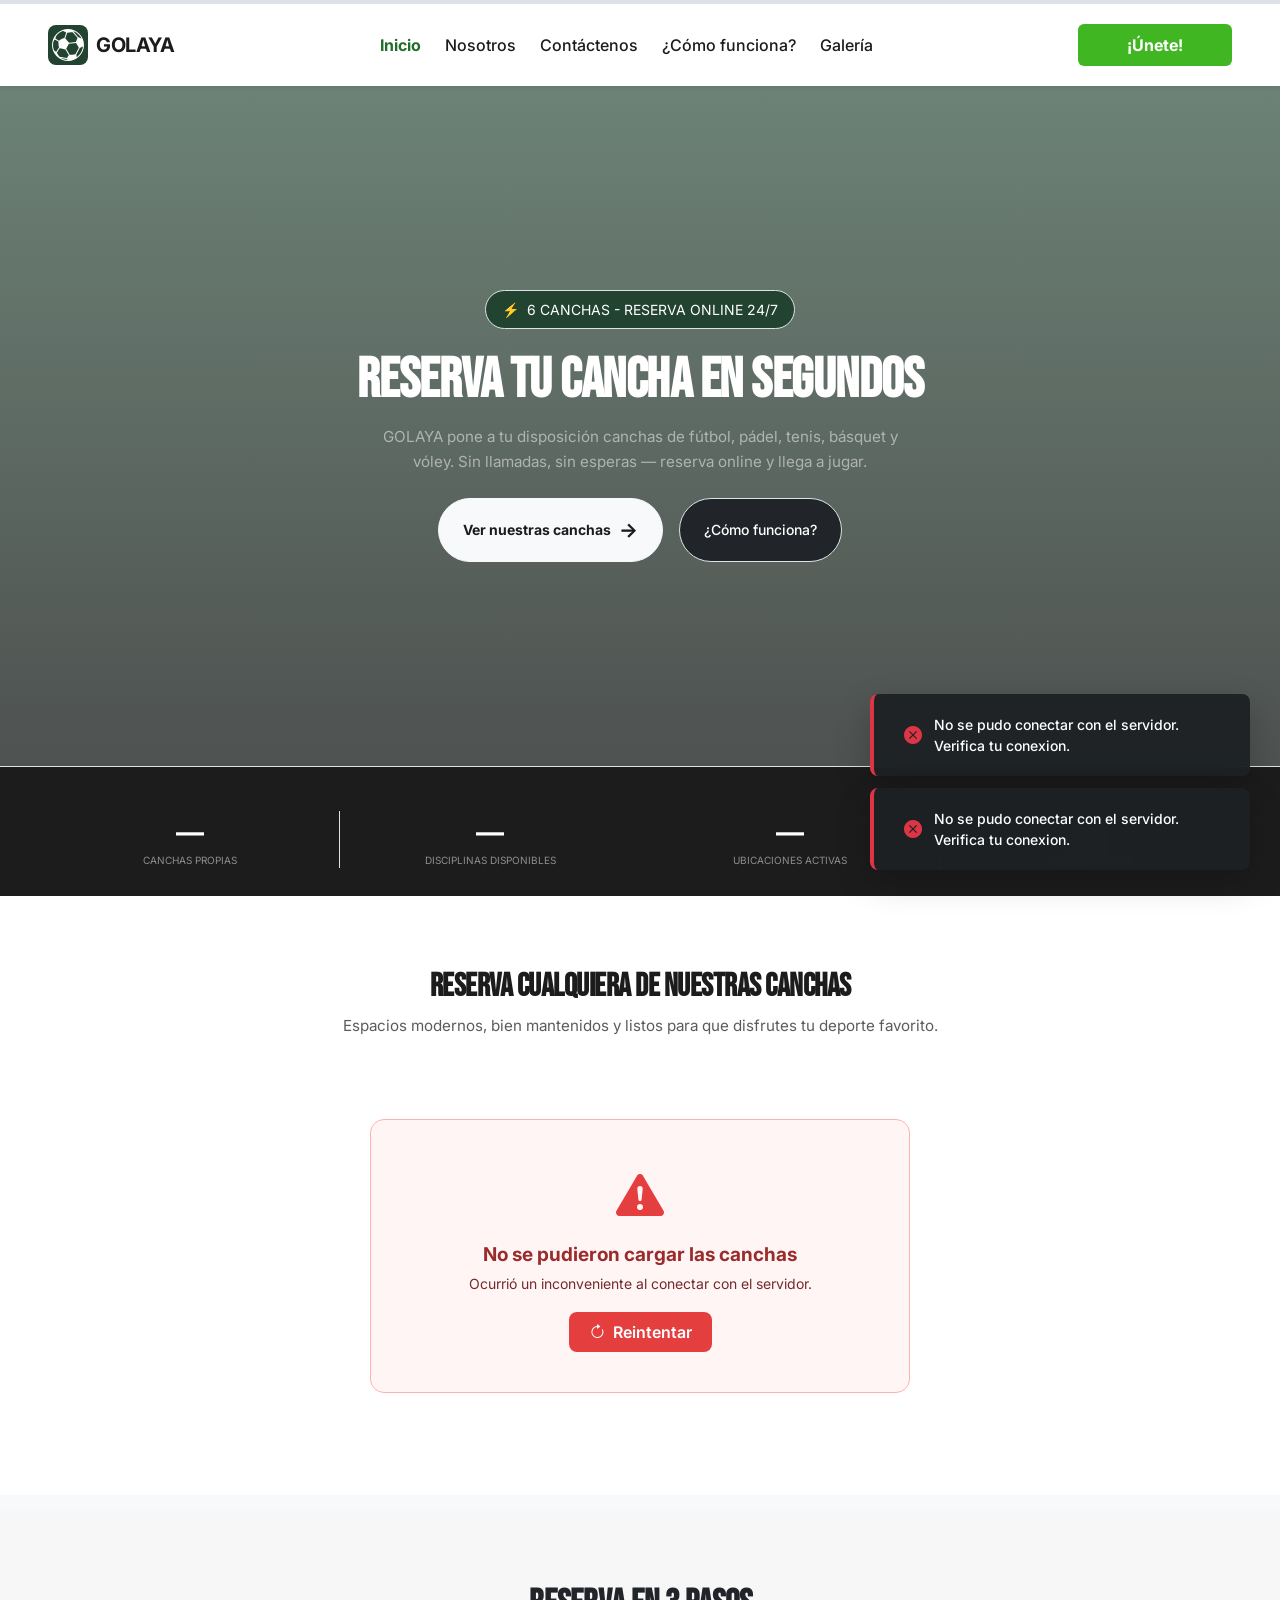
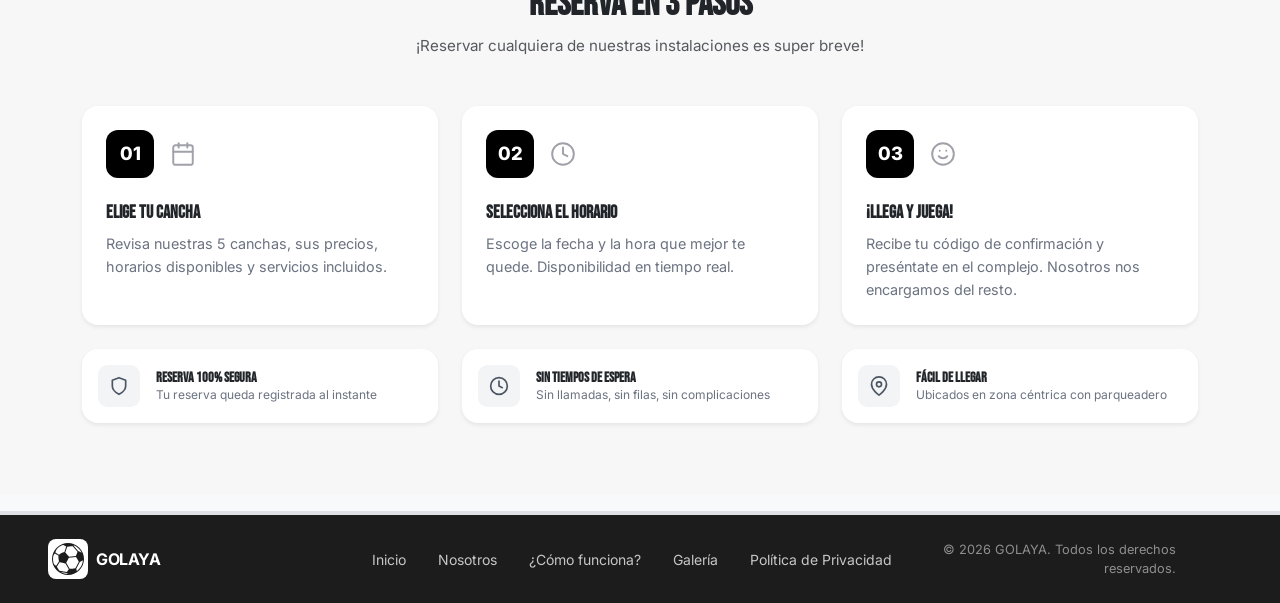
==== commit 9d295fcf: "Endpoint estadisticas" ====
--- a/index.html
+++ b/index.html
@@ -3,6 +3,25 @@
   <head>
     <meta charset="UTF-8" />
     <meta name="viewport" content="width=device-width, initial-scale=1.0" />
+    <meta name="description" content="Reserva canchas deportivas en línea 24/7. 6 canchas disponibles con los mejores precios." />
+    <meta name="author" content="GOLAYA" />
+    <meta name="theme-color" content="#40b622" />
+    <meta property="og:type" content="website" />
+    <meta property="og:title" content="GOLAYA - Reserva de Canchas Deportivas" />
+    <meta property="og:description" content="Reserva canchas deportivas en línea 24/7. 6 canchas disponibles con los mejores precios." />
+    <meta property="og:image" content="https://devportes-development.vercel.app/ogimage.webp" />
+    <meta property="og:url" content="https://devportes-development.vercel.app/" />
+    <meta property="og:site_name" content="GOLAYA" />
+    <meta property="og:locale" content="es_CO" />
+    <link rel="canonical" href="https://devportes-development.vercel.app/" />
+    <meta name="twitter:card" content="summary_large_image" />
+    <meta name="twitter:title" content="GOLAYA - Reserva de Canchas Deportivas" />
+    <meta name="twitter:description" content="Reserva canchas deportivas en línea 24/7. 6 canchas disponibles con los mejores precios." />
+    <meta name="twitter:image" content="https://devportes-development.vercel.app/ogimage.webp" />
+    <meta property="og:image:width" content="1200" />
+    <meta property="og:image:height" content="630" />
+    <meta property="og:image:alt" content="GOLAYA - Reserva tu cancha deportiva en segundos. 6 canchas, 5 deportes, disponible 24/7" />
+    <link rel="icon" type="image/svg+xml" href="./assets/icons/favicon/soccer-ball-variant.svg" />
     <title>GOLAYA - Reserva de Canchas Deportivas</title>
     <link rel="icon" type="image/x-icon" href="./assets/icons/favicon/favicon.ico" />
     <link rel="icon" type="image/png" sizes="16x16" href="./assets/icons/favicon/favicon-16x16.png" />
@@ -13,6 +32,8 @@
     <!-- Google Fonts (Brand Kit: Inter & Bebas Neue) -->
     <link rel="preconnect" href="https://fonts.googleapis.com" />
     <link rel="preconnect" href="https://fonts.gstatic.com" crossorigin />
+    <link rel="preconnect" href="https://cdn.jsdelivr.net" />
+    <link rel="preconnect" href="https://cdnjs.cloudflare.com" crossorigin />
     <link
       href="https://fonts.googleapis.com/css2?family=Bebas+Neue&amp;family=Inter:wght@400;500;700;800&amp;display=swap"
       rel="stylesheet" />
@@ -68,19 +89,19 @@
           <div class="container-fluid px-4 px-lg-5">
             <div class="row text-center g-3 my-1">
               <div class="col-6 col-md-3 border-end border-white-10">
-                <div class="fw-bold fs-3 text-white">6</div>
+                <div class="fw-bold fs-3 text-white hero-stat-loading" id="heroCantidadCanchas">--</div>
                 <div class="text-white-50 text-uppercase text-xxs-custom tracking-wider">Canchas Propias</div>
               </div>
               <div class="col-6 col-md-3 border-end-md border-white-10">
-                <div class="fw-bold fs-3 text-white">5 deportes</div>
+                <div class="fw-bold fs-3 text-white hero-stat-loading" id="heroCantidadDeportes">--</div>
                 <div class="text-white-50 text-uppercase text-xxs-custom tracking-wider">Disciplinas Disponibles</div>
               </div>
               <div class="col-6 col-md-3 border-end border-white-10">
-                <div class="fw-bold fs-3 text-white">4.9★</div>
-                <div class="text-white-50 text-uppercase text-xxs-custom tracking-wider">Calificación Promedio</div>
+                <div class="fw-bold fs-3 text-white hero-stat-loading" id="heroCantidadUbicaciones">--</div>
+                <div class="text-white-50 text-uppercase text-xxs-custom tracking-wider">Ubicaciones Activas</div>
               </div>
               <div class="col-6 col-md-3">
-                <div class="fw-bold fs-3 text-white">24/7</div>
+                <div class="fw-bold fs-3 text-white hero-stat-loading" id="heroReservaOnline">--</div>
                 <div class="text-white-50 text-uppercase text-xxs-custom tracking-wider">Reserva Online</div>
               </div>
             </div>
--- a/css/views/index.css
+++ b/css/views/index.css
@@ -30,6 +30,20 @@
 }
 .text-xxs-custom {
   font-size: 10px;
+}
+
+.hero-stat-loading {
+  min-width: 4.5rem;
+  min-height: 2.5rem;
+  color: transparent !important;
+  border-radius: 0.35rem;
+  background: linear-gradient(90deg, rgba(255,255,255,.15) 25%, rgba(255,255,255,.35) 50%, rgba(255,255,255,.15) 75%);
+  background-size: 200% 100%;
+  animation: heroStatShimmer 1.2s ease-in-out infinite;
+}
+
+@keyframes heroStatShimmer {
+  to { background-position: -200% 0; }
 }
 
 /* Estilos Sección Principal */
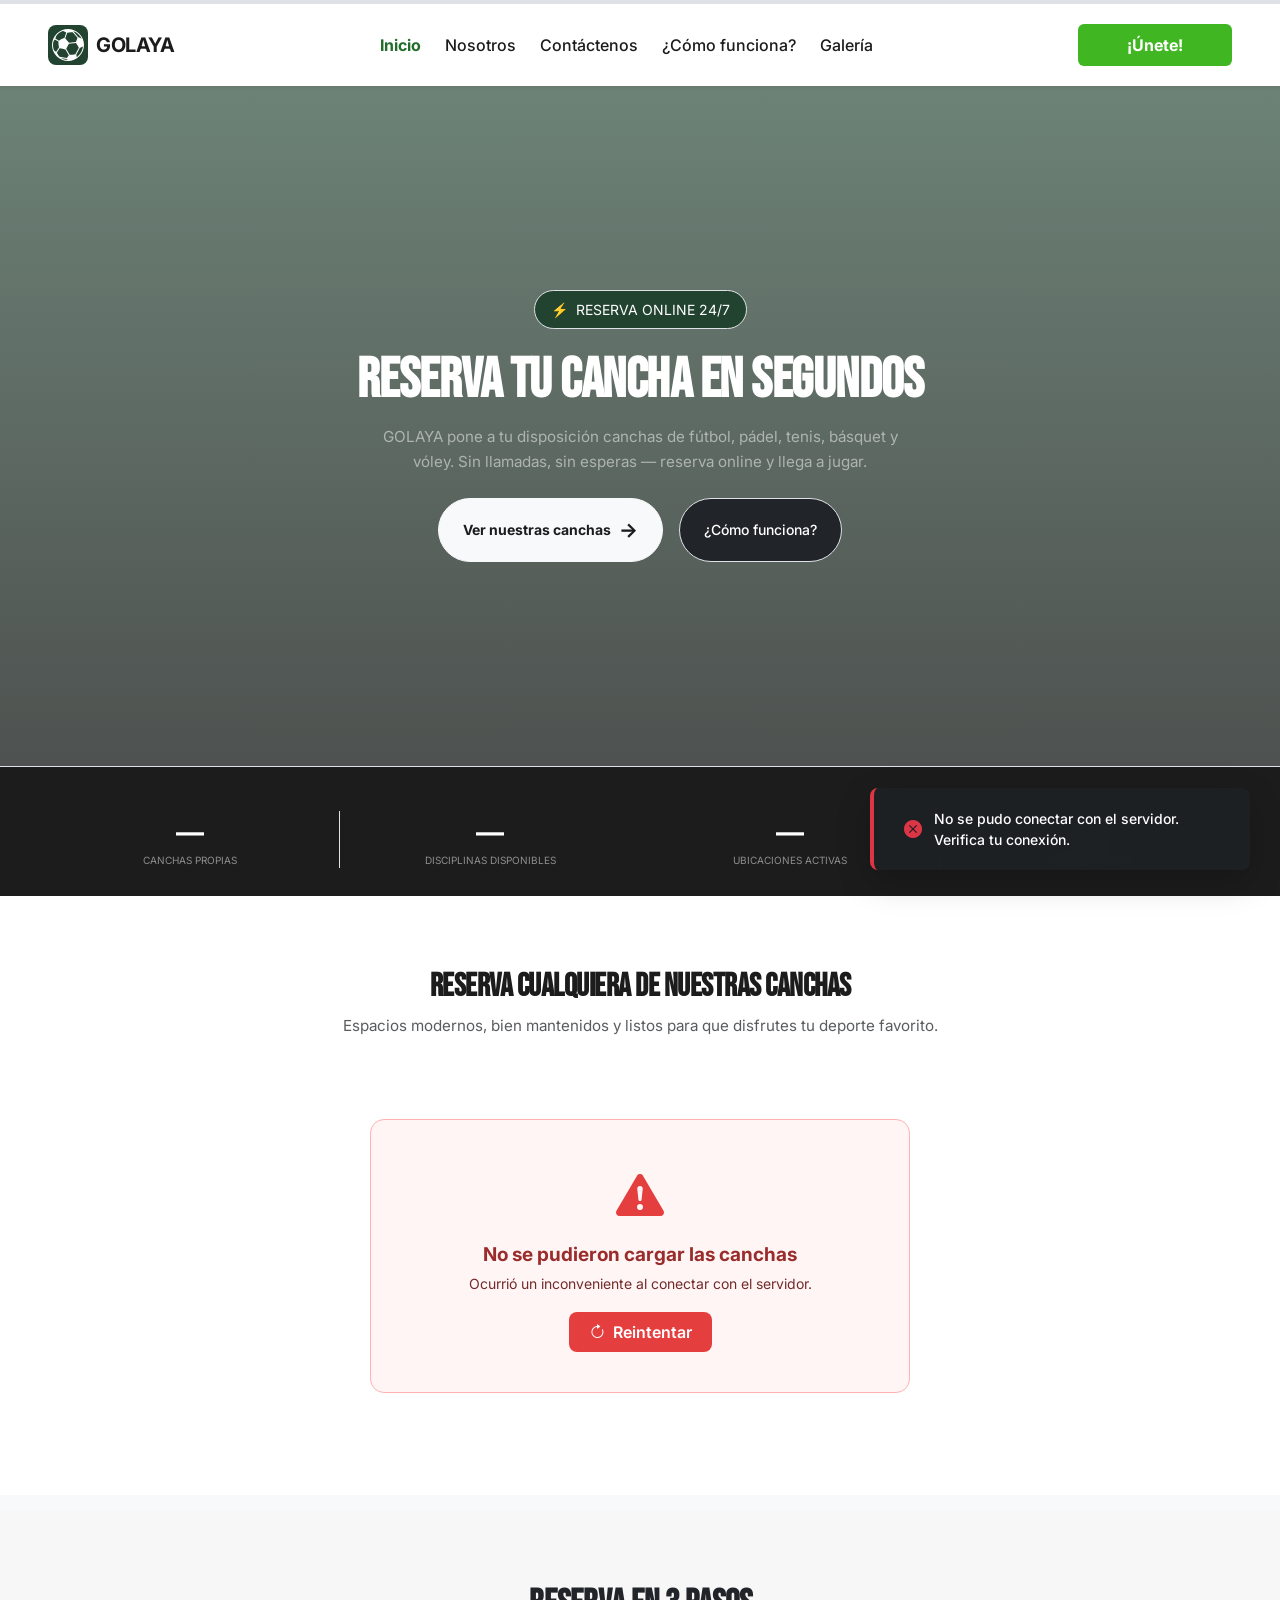
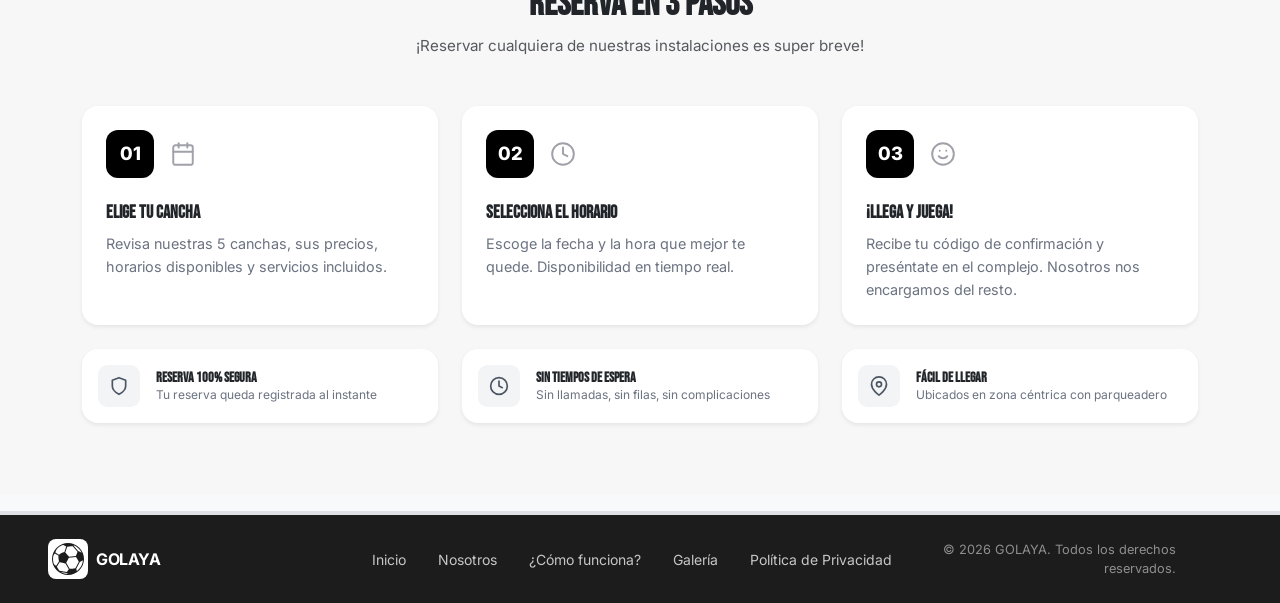
==== commit 9b4d7ee6: "Clean" ====
--- a/index.html
+++ b/index.html
@@ -8,19 +8,25 @@
     <meta name="theme-color" content="#40b622" />
     <meta property="og:type" content="website" />
     <meta property="og:title" content="GOLAYA - Reserva de Canchas Deportivas" />
-    <meta property="og:description" content="Reserva canchas deportivas en línea 24/7. 6 canchas disponibles con los mejores precios." />
-    <meta property="og:image" content="https://devportes-development.vercel.app/ogimage.webp" />
-    <meta property="og:url" content="https://devportes-development.vercel.app/" />
+    <meta
+      property="og:description"
+      content="Reserva canchas deportivas en línea 24/7. 6 canchas disponibles con los mejores precios." />
+    <meta property="og:image" content="https://golaya.vercel.app/ogimage.webp" />
+    <meta property="og:url" content="https://golaya.vercel.app/" />
     <meta property="og:site_name" content="GOLAYA" />
     <meta property="og:locale" content="es_CO" />
-    <link rel="canonical" href="https://devportes-development.vercel.app/" />
+    <link rel="canonical" href="https://golaya.vercel.app/" />
     <meta name="twitter:card" content="summary_large_image" />
     <meta name="twitter:title" content="GOLAYA - Reserva de Canchas Deportivas" />
-    <meta name="twitter:description" content="Reserva canchas deportivas en línea 24/7. 6 canchas disponibles con los mejores precios." />
-    <meta name="twitter:image" content="https://devportes-development.vercel.app/ogimage.webp" />
+    <meta
+      name="twitter:description"
+      content="Reserva canchas deportivas en línea 24/7. 6 canchas disponibles con los mejores precios." />
+    <meta name="twitter:image" content="https://golaya.vercel.app/ogimage.webp" />
     <meta property="og:image:width" content="1200" />
     <meta property="og:image:height" content="630" />
-    <meta property="og:image:alt" content="GOLAYA - Reserva tu cancha deportiva en segundos. 6 canchas, 5 deportes, disponible 24/7" />
+    <meta
+      property="og:image:alt"
+      content="GOLAYA - Reserva tu cancha deportiva en segundos. 6 canchas, 5 deportes, disponible 24/7" />
     <link rel="icon" type="image/svg+xml" href="./assets/icons/favicon/soccer-ball-variant.svg" />
     <title>GOLAYA - Reserva de Canchas Deportivas</title>
     <link rel="icon" type="image/x-icon" href="./assets/icons/favicon/favicon.ico" />
@@ -41,7 +47,11 @@
     <link href="https://cdn.jsdelivr.net/npm/bootstrap@5.3.3/dist/css/bootstrap.min.css" rel="stylesheet" />
     <link rel="stylesheet" href="https://cdn.jsdelivr.net/npm/bootstrap-icons@1.13.1/font/bootstrap-icons.min.css" />
     <!-- FONT AWESOME (iconos deportivos) -->
-    <link rel="stylesheet" href="https://cdnjs.cloudflare.com/ajax/libs/font-awesome/6.7.2/css/all.min.css" crossorigin="anonymous" referrerpolicy="no-referrer" />
+    <link
+      rel="stylesheet"
+      href="https://cdnjs.cloudflare.com/ajax/libs/font-awesome/6.7.2/css/all.min.css"
+      crossorigin="anonymous"
+      referrerpolicy="no-referrer" />
     <!-- COMPONENTES -->
     <link rel="stylesheet" href="./css/components/toast.css" />
     <link rel="stylesheet" href="./css/components/navbar-footer.css" />
@@ -58,7 +68,7 @@
         <div class="container d-flex flex-column align-items-center justify-content-center flex-grow-1 text-center px-4 py-5">
           <div
             class="d-inline-flex align-items-center gap-2 rounded-pill px-3 py-2 mb-4 border border-white-50 bg-brand-dark-green bg-opacity-60 small tracking-wider">
-            <span>⚡</span> 6 CANCHAS - RESERVA ONLINE 24/7
+            <span>⚡</span> RESERVA ONLINE 24/7
           </div>
 
           <h1 class="display-4 fw-black text-uppercase mb-3 lh-1 tracking-tight text-white max-w-650 brand-heading">
@@ -138,9 +148,7 @@
             <div class="error-icon"><i class="bi bi-exclamation-triangle-fill"></i></div>
             <h4>No se pudieron cargar las canchas</h4>
             <p id="indexErrorMensaje">Ocurrió un inconveniente al conectar con el servidor.</p>
-            <button id="btnReintentarIndex" class="btn-reintentar">
-              <i class="bi bi-arrow-clockwise"></i> Reintentar
-            </button>
+            <button id="btnReintentarIndex" class="btn-reintentar"><i class="bi bi-arrow-clockwise"></i> Reintentar</button>
           </div>
 
           <!-- ESTADO: VACÍO -->
--- a/css/components/toast.css
+++ b/css/components/toast.css
@@ -51,19 +51,39 @@
   flex-shrink: 0;
 }
 
-.dp-toast--exito i { color: #39b54a; }
-.dp-toast--error i { color: #dc3545; }
-.dp-toast--info i { color: #0dcaf0; }
-.dp-toast--advertencia i { color: #bfa100; }
+.dp-toast--exito i {
+  color: #39b54a;
+}
+.dp-toast--error i {
+  color: #dc3545;
+}
+.dp-toast--info i {
+  color: #0dcaf0;
+}
+.dp-toast--advertencia i {
+  color: #bfa100;
+}
 
 @keyframes dpToastSlideIn {
-  from { opacity: 0; transform: translateX(100%); }
-  to   { opacity: 1; transform: translateX(0); }
+  from {
+    opacity: 0;
+    transform: translateX(100%);
+  }
+  to {
+    opacity: 1;
+    transform: translateX(0);
+  }
 }
 
 @keyframes dpToastSlideOut {
-  from { opacity: 1; transform: translateX(0); }
-  to   { opacity: 0; transform: translateX(100%); }
+  from {
+    opacity: 1;
+    transform: translateX(0);
+  }
+  to {
+    opacity: 0;
+    transform: translateX(100%);
+  }
 }
 
 .dp-toast--hiding {
@@ -110,7 +130,9 @@
   cursor: pointer;
   padding: 4px 8px;
   border-radius: 6px;
-  transition: background 150ms ease, color 150ms ease;
+  transition:
+    background 150ms ease,
+    color 150ms ease;
 }
 
 .confirm-close:hover {
@@ -151,7 +173,9 @@
   font-weight: 600;
   cursor: pointer;
   border: none;
-  transition: background 150ms ease, transform 100ms ease;
+  transition:
+    background 150ms ease,
+    transform 100ms ease;
 }
 
 .confirm-btn:active {
@@ -177,13 +201,23 @@
 }
 
 @keyframes confirmFadeIn {
-  from { opacity: 0; }
-  to   { opacity: 1; }
+  from {
+    opacity: 0;
+  }
+  to {
+    opacity: 1;
+  }
 }
 
 @keyframes confirmScaleIn {
-  from { opacity: 0; transform: scale(0.9); }
-  to   { opacity: 1; transform: scale(1); }
+  from {
+    opacity: 0;
+    transform: scale(0.9);
+  }
+  to {
+    opacity: 1;
+    transform: scale(1);
+  }
 }
 
 .confirm-ocultando {
@@ -191,8 +225,12 @@
 }
 
 @keyframes confirmFadeOut {
-  from { opacity: 1; }
-  to   { opacity: 0; }
+  from {
+    opacity: 1;
+  }
+  to {
+    opacity: 0;
+  }
 }
 
 /* =====================================================
@@ -221,4 +259,4 @@
   .confirm-btn {
     width: 100%;
   }
-}+}
--- a/css/views/index.css
+++ b/css/views/index.css
@@ -37,13 +37,15 @@
   min-height: 2.5rem;
   color: transparent !important;
   border-radius: 0.35rem;
-  background: linear-gradient(90deg, rgba(255,255,255,.15) 25%, rgba(255,255,255,.35) 50%, rgba(255,255,255,.15) 75%);
+  background: linear-gradient(90deg, rgba(255, 255, 255, 0.15) 25%, rgba(255, 255, 255, 0.35) 50%, rgba(255, 255, 255, 0.15) 75%);
   background-size: 200% 100%;
   animation: heroStatShimmer 1.2s ease-in-out infinite;
 }
 
 @keyframes heroStatShimmer {
-  to { background-position: -200% 0; }
+  to {
+    background-position: -200% 0;
+  }
 }
 
 /* Estilos Sección Principal */
@@ -640,8 +642,12 @@
 }
 
 @keyframes shimmer {
-  0%   { transform: translateX(-100%); }
-  100% { transform: translateX(100%); }
+  0% {
+    transform: translateX(-100%);
+  }
+  100% {
+    transform: translateX(100%);
+  }
 }
 
 /* Skeleton responsive */
